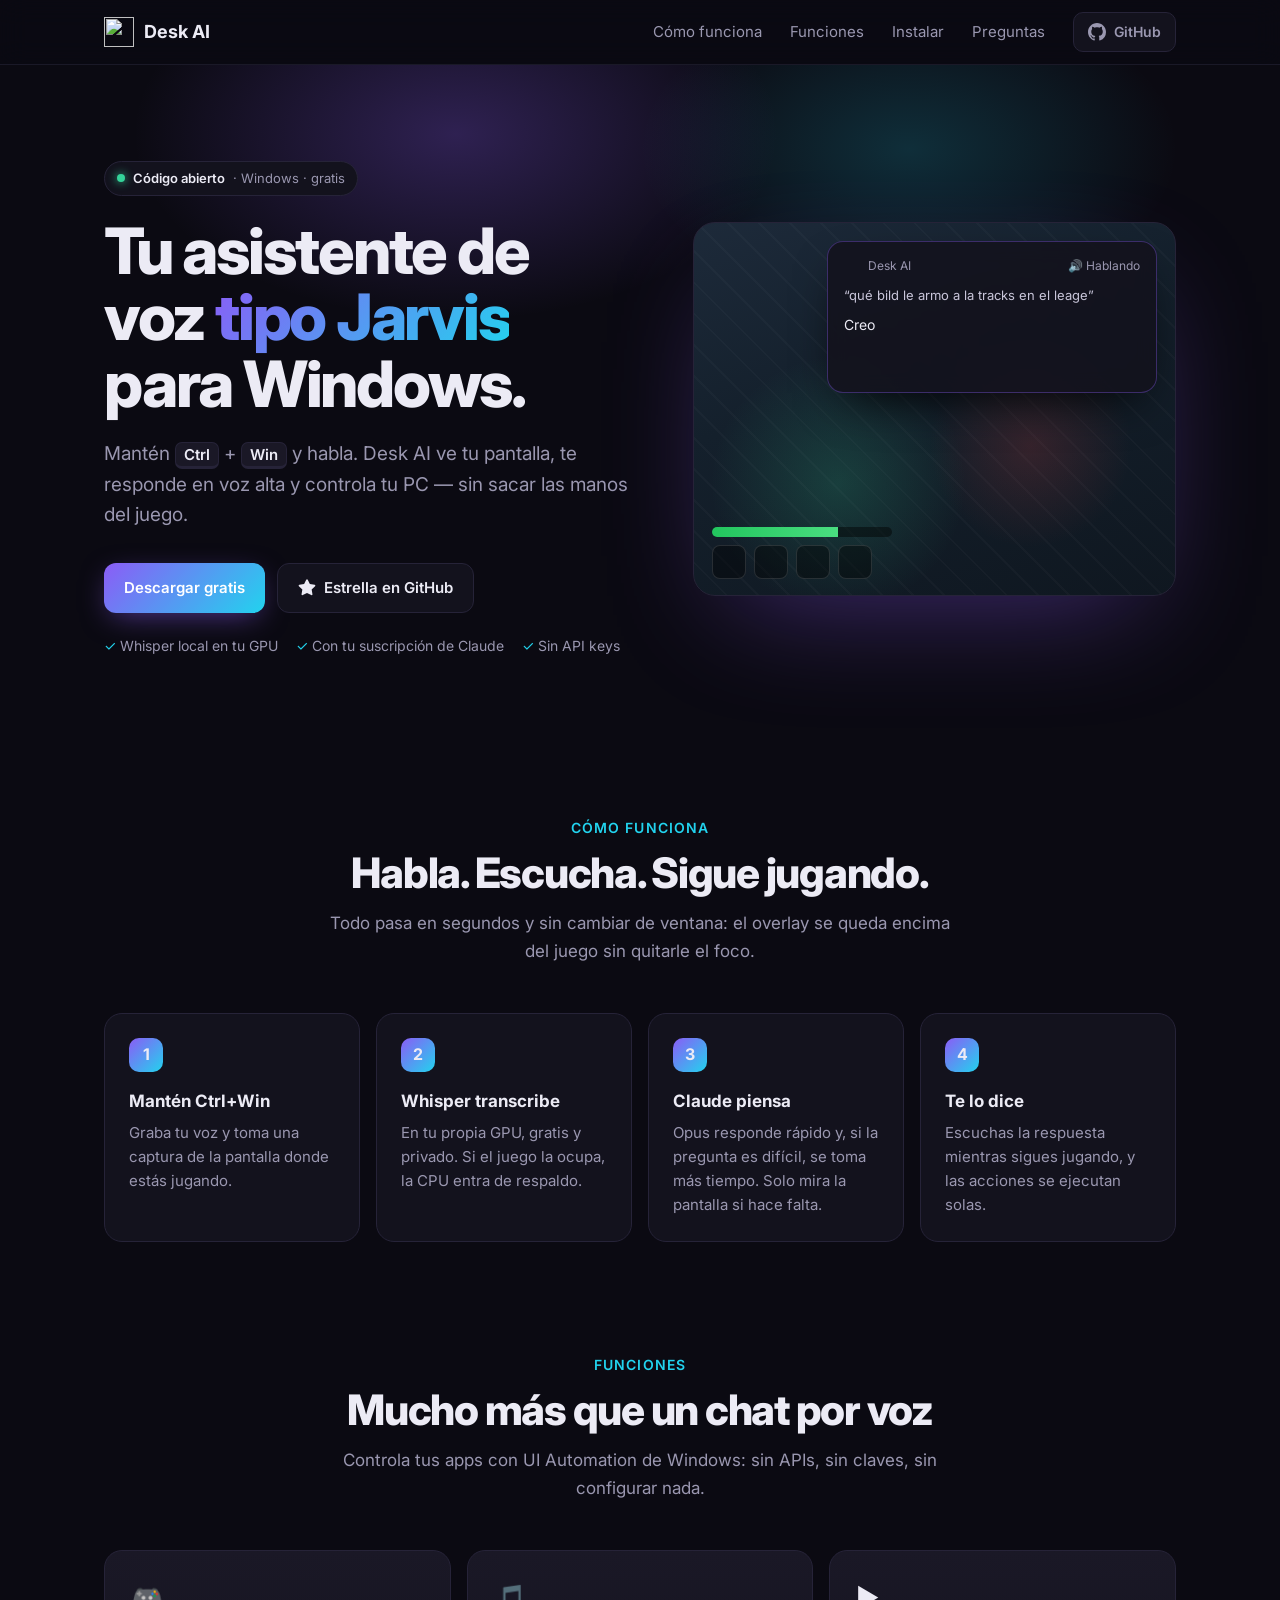
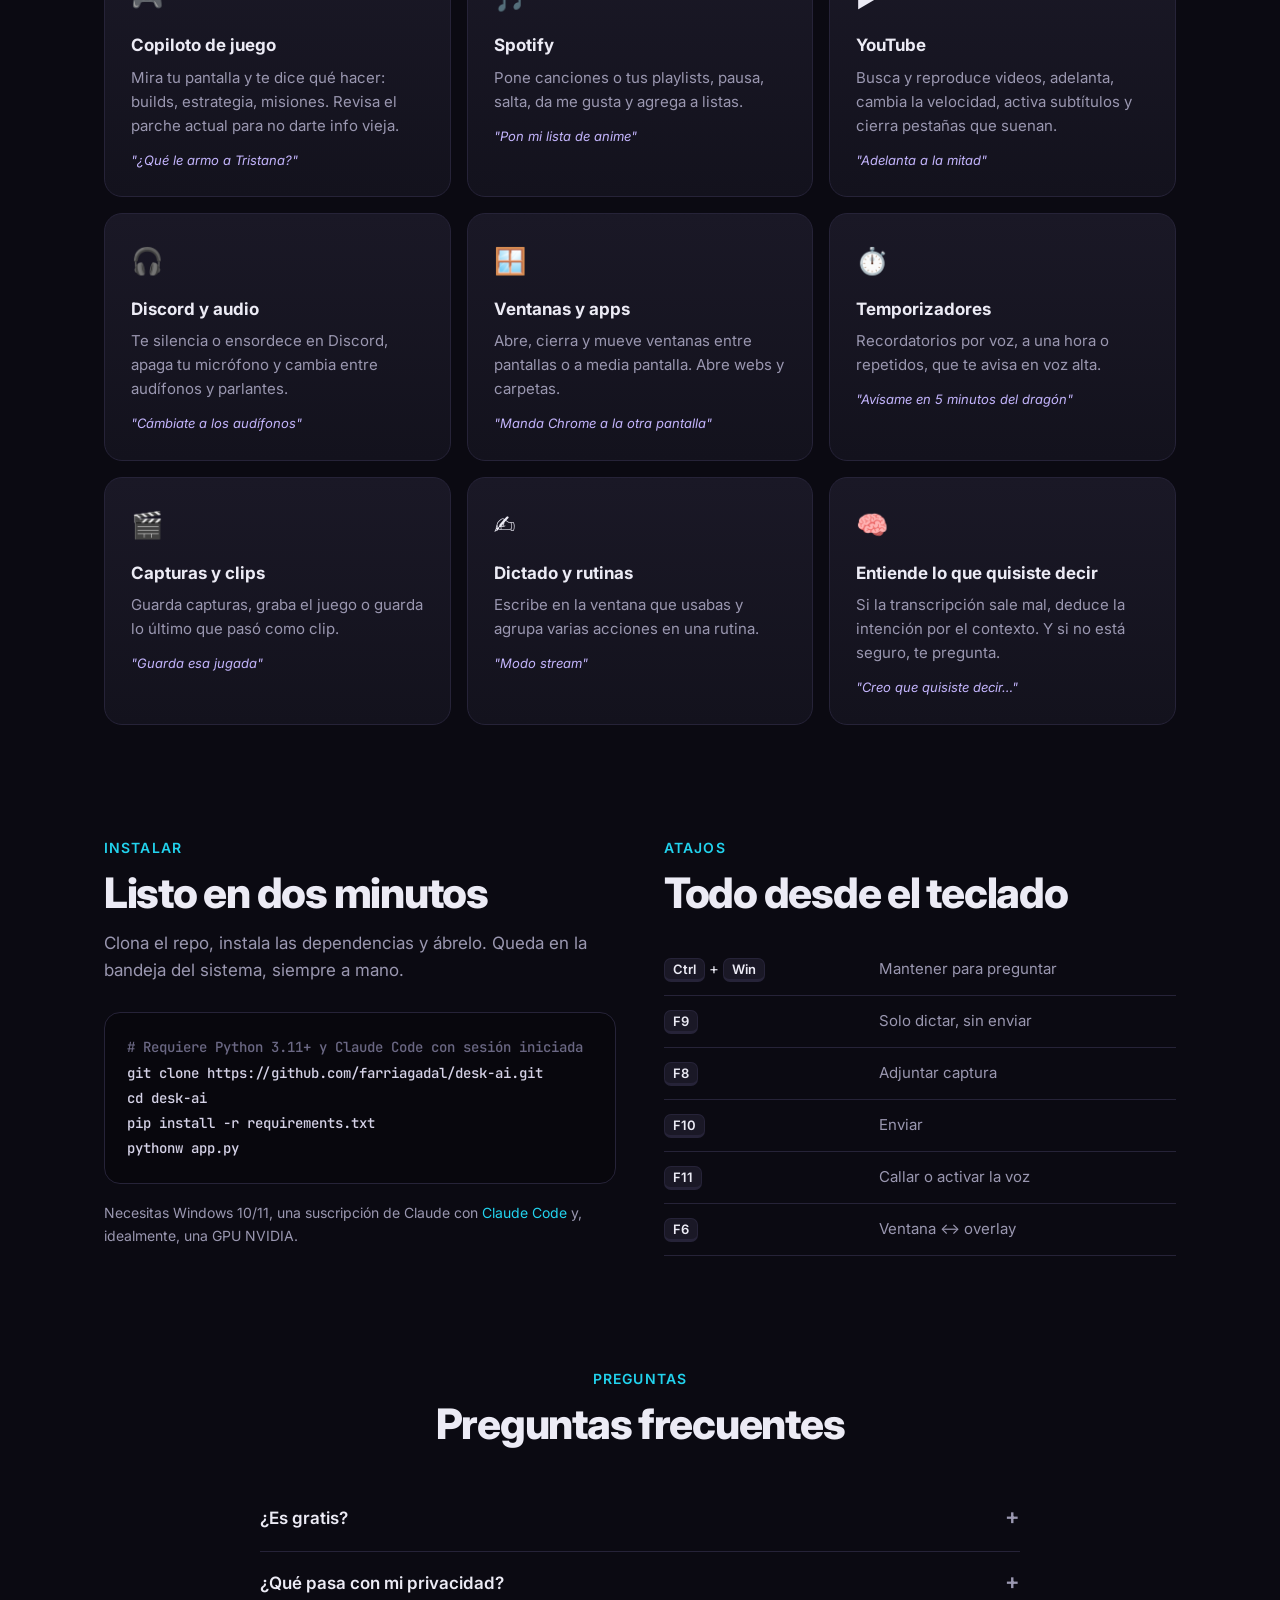
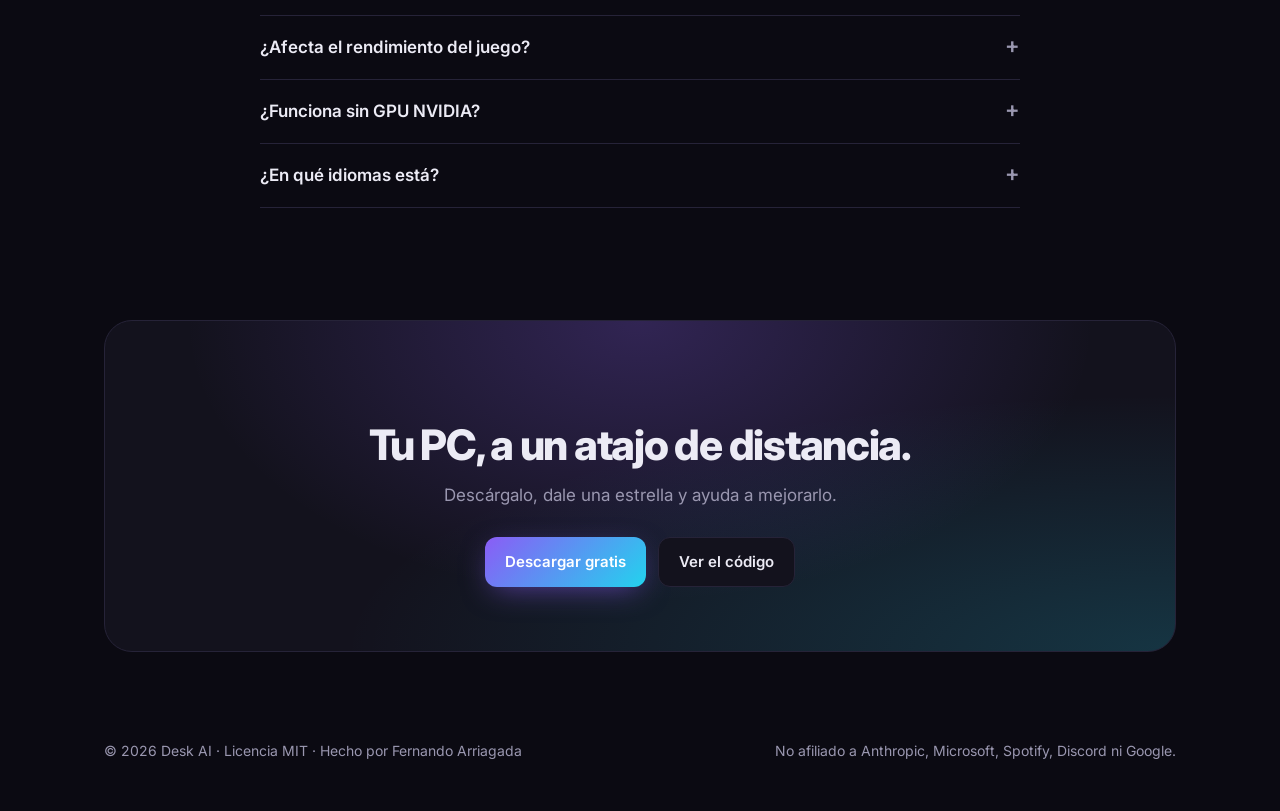
==== landing/index.html @ 119271c8 "Desk AI: asistente de voz tipo Jarvis para Windows Mantén Ctrl+Win, habla, y Claude ve tu pantalla, " ====
<!doctype html>
<html lang="es">
<head>
  <meta charset="utf-8">
  <meta name="viewport" content="width=device-width, initial-scale=1">
  <title>Desk AI — Tu asistente de voz para Windows, tipo Jarvis</title>
  <meta name="description" content="Mantén Ctrl+Win, habla, y Claude ve tu pantalla, te responde en voz alta y controla tu PC sin sacar las manos del juego. Código abierto.">
  <meta property="og:title" content="Desk AI — Asistente de voz tipo Jarvis para Windows">
  <meta property="og:description" content="Mantén Ctrl+Win y habla: Claude ve tu pantalla, responde en voz alta y controla Spotify, YouTube, Discord y tus ventanas. Gratis y de código abierto.">
  <meta property="og:image" content="/og.png">
  <meta name="twitter:card" content="summary_large_image">
  <meta name="theme-color" content="#0b0a12">
  <link rel="icon" type="image/png" href="/favicon.png">
  <link rel="apple-touch-icon" href="/apple-touch-icon.png">
  <link rel="preconnect" href="https://fonts.googleapis.com">
  <link rel="preconnect" href="https://fonts.gstatic.com" crossorigin>
  <link href="https://fonts.googleapis.com/css2?family=Inter:wght@400;500;600;700;800&family=JetBrains+Mono:wght@500&display=swap" rel="stylesheet">
  <style>
    :root {
      --bg: #0b0a12; --panel: #13121d; --panel-2: #1a1826; --line: #262338; --text: #ecebf5; --muted: #9a97b0;
      --violet: #8b5cf6; --cyan: #22d3ee; --grad: linear-gradient(135deg, var(--violet), var(--cyan));
    }
    * { box-sizing: border-box; margin: 0; }
    html { scroll-behavior: smooth; overflow-x: clip; }
    body { overflow-x: clip; }
    body { background: var(--bg); color: var(--text); font: 16px/1.6 Inter, system-ui, sans-serif; -webkit-font-smoothing: antialiased; }
    a { color: inherit; text-decoration: none; }
    .wrap { max-width: 1120px; margin: 0 auto; padding: 0 24px; }
    .grad-text { background: var(--grad); -webkit-background-clip: text; background-clip: text; color: transparent; }

    /* Navegación */
    nav { position: sticky; top: 0; z-index: 10; backdrop-filter: blur(14px); background: rgba(11, 10, 18, .72); border-bottom: 1px solid rgba(38, 35, 56, .6); }
    nav .wrap { display: flex; align-items: center; justify-content: space-between; height: 64px; }
    .brand { display: flex; align-items: center; gap: 10px; font-weight: 700; font-size: 18px; }
    .brand img { width: 30px; height: 30px; }
    .links { display: flex; gap: 28px; align-items: center; color: var(--muted); font-size: 15px; }
    .links a:hover { color: var(--text); }
    .btn { display: inline-flex; align-items: center; gap: 8px; padding: 12px 20px; border-radius: 12px; font-weight: 600; font-size: 15px; transition: transform .15s, box-shadow .15s, background .15s; }
    .btn:hover { transform: translateY(-1px); }
    .btn-primary { background: var(--grad); color: #fff; box-shadow: 0 8px 30px -8px rgba(139, 92, 246, .6); }
    .btn-primary:hover { box-shadow: 0 12px 40px -8px rgba(34, 211, 238, .55); }
    .btn-ghost { border: 1px solid var(--line); background: var(--panel); }
    .btn-ghost:hover { background: var(--panel-2); }
    .btn-sm { padding: 8px 14px; font-size: 14px; border-radius: 10px; }
    svg.ico { width: 18px; height: 18px; fill: currentColor; }

    /* Portada */
    .hero { position: relative; padding: 96px 0 72px; overflow: hidden; }
    .hero::before { content: ""; position: absolute; inset: -40% -10% auto; height: 760px; background:
      radial-gradient(closest-side, rgba(139, 92, 246, .28), transparent 70%) 20% 30% / 60% 70% no-repeat,
      radial-gradient(closest-side, rgba(34, 211, 238, .18), transparent 70%) 85% 40% / 50% 60% no-repeat; pointer-events: none; }
    .hero .wrap { position: relative; display: grid; grid-template-columns: 1.05fr .95fr; gap: 56px; align-items: center; }
    .pill { display: inline-flex; align-items: center; gap: 8px; padding: 6px 12px; border-radius: 999px; border: 1px solid var(--line); background: var(--panel); color: var(--muted); font-size: 13px; margin-bottom: 22px; }
    .pill b { color: var(--text); font-weight: 600; }
    .dot { width: 8px; height: 8px; border-radius: 50%; background: #34d399; box-shadow: 0 0 10px #34d399; }
    h1 { font-size: clamp(40px, 5.6vw, 64px); line-height: 1.04; letter-spacing: -.035em; font-weight: 800; }
    .lead { margin: 22px 0 32px; font-size: 19px; color: var(--muted); max-width: 540px; }
    .lead kbd { font: 600 15px Inter; }
    .ctas { display: flex; gap: 12px; flex-wrap: wrap; }
    .meta { margin-top: 22px; color: var(--muted); font-size: 14px; display: flex; gap: 18px; flex-wrap: wrap; }
    .meta span::before { content: "✓ "; color: var(--cyan); }
    kbd { display: inline-block; padding: 2px 8px; border-radius: 7px; border: 1px solid var(--line); border-bottom-width: 3px; background: var(--panel-2); color: var(--text); font: 600 13px Inter; }

    /* Demo del overlay */
    .demo { position: relative; aspect-ratio: 4 / 3.1; border-radius: 22px; border: 1px solid var(--line); overflow: hidden;
      background: linear-gradient(160deg, #1d2a3a 0%, #14202c 40%, #0f1720 100%); box-shadow: 0 40px 120px -40px rgba(139, 92, 246, .45); }
    .demo .game { position: absolute; inset: 0; background:
      radial-gradient(circle at 30% 70%, rgba(52, 211, 153, .18), transparent 30%),
      radial-gradient(circle at 70% 60%, rgba(239, 68, 68, .16), transparent 25%),
      repeating-linear-gradient(45deg, rgba(255,255,255,.025) 0 2px, transparent 2px 22px); }
    .demo .hud { position: absolute; left: 18px; bottom: 16px; display: flex; gap: 8px; }
    .demo .hud i { width: 34px; height: 34px; border-radius: 8px; background: rgba(0,0,0,.4); border: 1px solid rgba(255,255,255,.12); }
    .demo .hp { position: absolute; left: 18px; bottom: 58px; width: 180px; height: 10px; border-radius: 5px; background: rgba(0,0,0,.45); overflow: hidden; }
    .demo .hp::after { content: ""; position: absolute; inset: 0 30% 0 0; background: linear-gradient(90deg, #22c55e, #4ade80); }
    .card { position: absolute; top: 18px; right: 18px; width: min(330px, 78%); padding: 14px 16px; border-radius: 16px;
      background: rgba(19, 18, 29, .86); border: 1px solid rgba(139, 92, 246, .35); backdrop-filter: blur(10px); box-shadow: 0 20px 50px -20px #000; }
    .card-head { display: flex; align-items: center; gap: 8px; font-size: 12px; color: var(--muted); margin-bottom: 10px; }
    .card-head img { width: 16px; height: 16px; }
    .state { margin-left: auto; display: flex; align-items: center; gap: 6px; }
    .state .rec { width: 7px; height: 7px; border-radius: 50%; background: #f43f5e; animation: blink 1s infinite; }
    .q { font-size: 13px; color: #c9c6da; margin-bottom: 8px; min-height: 20px; }
    .q s { text-decoration: line-through; opacity: .55; }
    .a { font-size: 14px; line-height: 1.5; min-height: 64px; }
    .wave { display: flex; gap: 3px; align-items: center; height: 22px; margin-top: 8px; }
    .wave span { width: 3px; border-radius: 2px; background: var(--grad); animation: wave 1s ease-in-out infinite; }
    .wave span:nth-child(2n) { animation-delay: .15s } .wave span:nth-child(3n) { animation-delay: .3s } .wave span:nth-child(5n) { animation-delay: .45s }
    .keys { position: absolute; left: 50%; bottom: 18px; transform: translateX(-50%); display: flex; gap: 6px; align-items: center; color: var(--muted); font-size: 12px; opacity: 0; transition: opacity .3s; }
    .keys.on { opacity: 1; }
    .keys.on kbd { background: var(--violet); border-color: #6d28d9; color: #fff; }
    @keyframes blink { 50% { opacity: .2 } }
    @keyframes wave { 0%, 100% { height: 4px } 50% { height: 20px } }

    /* Secciones */
    section { padding: 88px 0; }
    .eyebrow { color: var(--cyan); font-weight: 600; font-size: 14px; letter-spacing: .08em; text-transform: uppercase; }
    h2 { font-size: clamp(30px, 3.6vw, 42px); letter-spacing: -.03em; line-height: 1.12; margin: 10px 0 14px; font-weight: 800; }
    .sub { color: var(--muted); max-width: 620px; font-size: 17px; }
    .center { text-align: center; } .center .sub { margin: 0 auto; }

    .steps { display: grid; grid-template-columns: repeat(4, 1fr); gap: 16px; margin-top: 48px; }
    .step { padding: 24px; border-radius: 18px; background: var(--panel); border: 1px solid var(--line); }
    .step .n { width: 34px; height: 34px; border-radius: 10px; display: grid; place-items: center; font-weight: 700; background: var(--grad); margin-bottom: 16px; }
    .step h3 { font-size: 17px; margin-bottom: 6px; }
    .step p { color: var(--muted); font-size: 15px; }

    .features { display: grid; grid-template-columns: repeat(3, 1fr); gap: 16px; margin-top: 48px; }
    .feat { padding: 26px; border-radius: 18px; background: linear-gradient(180deg, var(--panel-2), var(--panel)); border: 1px solid var(--line); transition: border-color .2s, transform .2s; }
    .feat:hover { border-color: rgba(139, 92, 246, .5); transform: translateY(-2px); }
    .feat .emoji { font-size: 26px; margin-bottom: 14px; }
    .feat h3 { font-size: 17px; margin-bottom: 6px; }
    .feat p { color: var(--muted); font-size: 15px; }
    .feat .say { margin-top: 12px; font-size: 13px; color: #c4b5fd; font-style: italic; }

    .split { display: grid; grid-template-columns: 1fr 1fr; gap: 48px; align-items: start; }
    .split > div, .hero .wrap > div { min-width: 0; }
    table { width: 100%; border-collapse: collapse; margin-top: 28px; font-size: 15px; }
    td { padding: 13px 0; border-bottom: 1px solid var(--line); }
    td:first-child { width: 42%; }
    td:last-child { color: var(--muted); }
    pre { margin-top: 28px; padding: 22px; border-radius: 16px; background: #08070d; border: 1px solid var(--line); overflow-x: auto; font: 500 14px/1.8 "JetBrains Mono", monospace; color: #d6d3e8; }
    pre .c { color: #6b6884; }
    .req { margin-top: 18px; color: var(--muted); font-size: 14px; }
    .req a { color: var(--cyan); }

    .faq { max-width: 760px; margin: 40px auto 0; }
    details { border-bottom: 1px solid var(--line); padding: 18px 0; }
    summary { cursor: pointer; font-weight: 600; font-size: 17px; list-style: none; display: flex; justify-content: space-between; gap: 16px; }
    summary::after { content: "+"; color: var(--muted); font-size: 22px; line-height: 1; }
    details[open] summary::after { content: "–"; }
    details p { color: var(--muted); margin-top: 10px; }

    .cta { padding: 64px 24px; border-radius: 28px; text-align: center; position: relative; overflow: hidden; border: 1px solid var(--line);
      background: radial-gradient(ellipse at top, rgba(139, 92, 246, .25), transparent 60%), radial-gradient(ellipse at bottom right, rgba(34, 211, 238, .18), transparent 55%), var(--panel); }
    .cta img { width: 72px; margin-bottom: 18px; }
    .cta .ctas { justify-content: center; margin-top: 28px; }
    footer { padding: 48px 0; color: var(--muted); font-size: 14px; }
    footer .wrap { display: flex; justify-content: space-between; gap: 16px; flex-wrap: wrap; }

    @media (max-width: 900px) {
      .hero .wrap, .split { grid-template-columns: 1fr; }
      .steps { grid-template-columns: 1fr 1fr; }
      .features { grid-template-columns: 1fr 1fr; }
      .links a:not(.btn) { display: none; }
    }
    @media (max-width: 560px) {
      .steps, .features { grid-template-columns: 1fr; }
      .hero { padding-top: 56px; }
    }
    @media (prefers-reduced-motion: reduce) { * { animation: none !important; transition: none !important; } }
  </style>
</head>
<body>
  <nav>
    <div class="wrap">
      <a class="brand" href="#"><img src="/logo.svg" alt="">Desk AI</a>
      <div class="links">
        <a href="#como">Cómo funciona</a>
        <a href="#funciones">Funciones</a>
        <a href="#instalar">Instalar</a>
        <a href="#faq">Preguntas</a>
        <a class="btn btn-ghost btn-sm" href="https://github.com/farriagadal/desk-ai">
          <svg class="ico" viewBox="0 0 16 16"><path d="M8 0C3.58 0 0 3.58 0 8c0 3.54 2.29 6.53 5.47 7.59.4.07.55-.17.55-.38 0-.19-.01-.82-.01-1.49-2.01.37-2.53-.49-2.69-.94-.09-.23-.48-.94-.82-1.13-.28-.15-.68-.52-.01-.53.63-.01 1.08.58 1.23.82.72 1.21 1.87.87 2.33.66.07-.52.28-.87.51-1.07-1.78-.2-3.64-.89-3.64-3.95 0-.87.31-1.59.82-2.15-.08-.2-.36-1.02.08-2.12 0 0 .67-.21 2.2.82.64-.18 1.32-.27 2-.27.68 0 1.36.09 2 .27 1.53-1.04 2.2-.82 2.2-.82.44 1.1.16 1.92.08 2.12.51.56.82 1.27.82 2.15 0 3.07-1.87 3.75-3.65 3.95.29.25.54.73.54 1.48 0 1.07-.01 1.93-.01 2.2 0 .21.15.46.55.38A8.013 8.013 0 0016 8c0-4.42-3.58-8-8-8z"/></svg>
          GitHub
        </a>
      </div>
    </div>
  </nav>

  <header class="hero">
    <div class="wrap">
      <div>
        <div class="pill"><span class="dot"></span><b>Código abierto</b> · Windows · gratis</div>
        <h1>Tu asistente de voz <span class="grad-text">tipo Jarvis</span> para Windows.</h1>
        <p class="lead">Mantén <kbd>Ctrl</kbd> + <kbd>Win</kbd> y habla. Desk AI ve tu pantalla, te responde en voz alta y controla tu PC — sin sacar las manos del juego.</p>
        <div class="ctas">
          <a class="btn btn-primary" href="https://github.com/farriagadal/desk-ai#instalación">Descargar gratis</a>
          <a class="btn btn-ghost" href="https://github.com/farriagadal/desk-ai">
            <svg class="ico" viewBox="0 0 16 16"><path d="M8 .25a.75.75 0 01.673.418l1.882 3.815 4.21.612a.75.75 0 01.416 1.279l-3.046 2.97.719 4.192a.75.75 0 01-1.088.791L8 12.347l-3.766 1.98a.75.75 0 01-1.088-.79l.72-4.194L.818 6.374a.75.75 0 01.416-1.28l4.21-.611L7.327.668A.75.75 0 018 .25z"/></svg>
            Estrella en GitHub
          </a>
        </div>
        <div class="meta"><span>Whisper local en tu GPU</span><span>Con tu suscripción de Claude</span><span>Sin API keys</span></div>
      </div>

      <div class="demo" aria-label="Demostración del overlay de Desk AI sobre un juego">
        <div class="game"></div>
        <div class="hp"></div>
        <div class="hud"><i></i><i></i><i></i><i></i></div>
        <div class="card">
          <div class="card-head"><img src="/logo.svg" alt="">Desk AI<span class="state" id="state"></span></div>
          <div class="q" id="q"></div>
          <div class="a" id="a"></div>
        </div>
        <div class="keys" id="keys"><kbd>Ctrl</kbd>+<kbd>Win</kbd> mantenido</div>
      </div>
    </div>
  </header>

  <section id="como">
    <div class="wrap center">
      <div class="eyebrow">Cómo funciona</div>
      <h2>Habla. Escucha. Sigue jugando.</h2>
      <p class="sub">Todo pasa en segundos y sin cambiar de ventana: el overlay se queda encima del juego sin quitarle el foco.</p>
      <div class="steps" style="text-align:left">
        <div class="step"><div class="n">1</div><h3>Mantén Ctrl+Win</h3><p>Graba tu voz y toma una captura de la pantalla donde estás jugando.</p></div>
        <div class="step"><div class="n">2</div><h3>Whisper transcribe</h3><p>En tu propia GPU, gratis y privado. Si el juego la ocupa, la CPU entra de respaldo.</p></div>
        <div class="step"><div class="n">3</div><h3>Claude piensa</h3><p>Opus responde rápido y, si la pregunta es difícil, se toma más tiempo. Solo mira la pantalla si hace falta.</p></div>
        <div class="step"><div class="n">4</div><h3>Te lo dice</h3><p>Escuchas la respuesta mientras sigues jugando, y las acciones se ejecutan solas.</p></div>
      </div>
    </div>
  </section>

  <section id="funciones" style="padding-top:24px">
    <div class="wrap center">
      <div class="eyebrow">Funciones</div>
      <h2>Mucho más que un chat por voz</h2>
      <p class="sub">Controla tus apps con UI Automation de Windows: sin APIs, sin claves, sin configurar nada.</p>
      <div class="features" style="text-align:left">
        <div class="feat"><div class="emoji">🎮</div><h3>Copiloto de juego</h3><p>Mira tu pantalla y te dice qué hacer: builds, estrategia, misiones. Revisa el parche actual para no darte info vieja.</p><div class="say">"¿Qué le armo a Tristana?"</div></div>
        <div class="feat"><div class="emoji">🎵</div><h3>Spotify</h3><p>Pone canciones o tus playlists, pausa, salta, da me gusta y agrega a listas.</p><div class="say">"Pon mi lista de anime"</div></div>
        <div class="feat"><div class="emoji">▶️</div><h3>YouTube</h3><p>Busca y reproduce videos, adelanta, cambia la velocidad, activa subtítulos y cierra pestañas que suenan.</p><div class="say">"Adelanta a la mitad"</div></div>
        <div class="feat"><div class="emoji">🎧</div><h3>Discord y audio</h3><p>Te silencia o ensordece en Discord, apaga tu micrófono y cambia entre audífonos y parlantes.</p><div class="say">"Cámbiate a los audífonos"</div></div>
        <div class="feat"><div class="emoji">🪟</div><h3>Ventanas y apps</h3><p>Abre, cierra y mueve ventanas entre pantallas o a media pantalla. Abre webs y carpetas.</p><div class="say">"Manda Chrome a la otra pantalla"</div></div>
        <div class="feat"><div class="emoji">⏱️</div><h3>Temporizadores</h3><p>Recordatorios por voz, a una hora o repetidos, que te avisa en voz alta.</p><div class="say">"Avísame en 5 minutos del dragón"</div></div>
        <div class="feat"><div class="emoji">🎬</div><h3>Capturas y clips</h3><p>Guarda capturas, graba el juego o guarda lo último que pasó como clip.</p><div class="say">"Guarda esa jugada"</div></div>
        <div class="feat"><div class="emoji">✍️</div><h3>Dictado y rutinas</h3><p>Escribe en la ventana que usabas y agrupa varias acciones en una rutina.</p><div class="say">"Modo stream"</div></div>
        <div class="feat"><div class="emoji">🧠</div><h3>Entiende lo que quisiste decir</h3><p>Si la transcripción sale mal, deduce la intención por el contexto. Y si no está seguro, te pregunta.</p><div class="say">"Creo que quisiste decir…"</div></div>
      </div>
    </div>
  </section>

  <section id="instalar" style="padding-top:24px">
    <div class="wrap split">
      <div>
        <div class="eyebrow">Instalar</div>
        <h2>Listo en dos minutos</h2>
        <p class="sub">Clona el repo, instala las dependencias y ábrelo. Queda en la bandeja del sistema, siempre a mano.</p>
<pre><span class="c"># Requiere Python 3.11+ y Claude Code con sesión iniciada</span>
git clone https://github.com/farriagadal/desk-ai.git
cd desk-ai
pip install -r requirements.txt
pythonw app.py</pre>
        <p class="req">Necesitas Windows 10/11, una suscripción de Claude con <a href="https://claude.com/claude-code">Claude Code</a> y, idealmente, una GPU NVIDIA.</p>
      </div>
      <div>
        <div class="eyebrow">Atajos</div>
        <h2>Todo desde el teclado</h2>
        <table>
          <tr><td><kbd>Ctrl</kbd> + <kbd>Win</kbd></td><td>Mantener para preguntar</td></tr>
          <tr><td><kbd>F9</kbd></td><td>Solo dictar, sin enviar</td></tr>
          <tr><td><kbd>F8</kbd></td><td>Adjuntar captura</td></tr>
          <tr><td><kbd>F10</kbd></td><td>Enviar</td></tr>
          <tr><td><kbd>F11</kbd></td><td>Callar o activar la voz</td></tr>
          <tr><td><kbd>F6</kbd></td><td>Ventana ↔ overlay</td></tr>
        </table>
      </div>
    </div>
  </section>

  <section id="faq" style="padding-top:24px">
    <div class="wrap center">
      <div class="eyebrow">Preguntas</div>
      <h2>Preguntas frecuentes</h2>
      <div class="faq" style="text-align:left">
        <details><summary>¿Es gratis?</summary><p>Desk AI es gratis y de código abierto (MIT). Usa tu suscripción de Claude a través de Claude Code, así que no pagas API ni necesitas claves.</p></details>
        <details><summary>¿Qué pasa con mi privacidad?</summary><p>Tu voz se transcribe en tu PC con Whisper. A Claude solo llega el texto de tu pregunta y, si la necesita, la captura de pantalla. La ventana de Desk AI se excluye de sus propias capturas.</p></details>
        <details><summary>¿Afecta el rendimiento del juego?</summary><p>Whisper usa poca memoria de video (int8) y, si el juego acapara la GPU, la transcripción pasa a la CPU automáticamente. El overlay nunca le quita el foco al juego.</p></details>
        <details><summary>¿Funciona sin GPU NVIDIA?</summary><p>Sí, con un modelo de Whisper en la CPU. Es más lento, pero funciona.</p></details>
        <details><summary>¿En qué idiomas está?</summary><p>Por ahora en español. Las contribuciones para otros idiomas son bienvenidas en GitHub.</p></details>
      </div>
    </div>
  </section>

  <section style="padding-top:24px;padding-bottom:40px">
    <div class="wrap"><div class="cta">
      <img src="/logo.svg" alt="">
      <h2>Tu PC, a un atajo de distancia.</h2>
      <p class="sub" style="margin:0 auto">Descárgalo, dale una estrella y ayuda a mejorarlo.</p>
      <div class="ctas">
        <a class="btn btn-primary" href="https://github.com/farriagadal/desk-ai#instalación">Descargar gratis</a>
        <a class="btn btn-ghost" href="https://github.com/farriagadal/desk-ai">Ver el código</a>
      </div>
    </div></div>
  </section>

  <footer>
    <div class="wrap">
      <span>© 2026 Desk AI · Licencia MIT · Hecho por <a href="https://github.com/farriagadal">Fernando Arriagada</a></span>
      <span>No afiliado a Anthropic, Microsoft, Spotify, Discord ni Google.</span>
    </div>
  </footer>

  <script>
    // Demo: simula una consulta tras otra en el overlay.
    const turns = [
      { q: "qué bild le armo a la tracks en el leage", a: "Creo que quisiste decir Tristana: Filo del Infinito, Grebas de Berserker y después Recordatorio Mortal." },
      { q: "pon bat bani en espotifai", a: "Listo, sonando Bad Bunny en Spotify." },
      { q: "avísame en cinco minutos que sale el dragón", a: "Hecho, te aviso en cinco minutos." },
      { q: "silénciame en discord", a: "Te silencié en Discord." },
    ];
    const $ = (id) => document.getElementById(id);
    const sleep = (ms) => new Promise((r) => setTimeout(r, ms));
    const reduced = matchMedia("(prefers-reduced-motion: reduce)").matches;
    async function type(el, text, ms) {
      el.textContent = "";
      for (const ch of text) { el.textContent += ch; await sleep(ms); }
    }
    async function loop() {
      for (let i = 0; ; i = (i + 1) % turns.length) {
        const t = turns[i];
        $("q").textContent = ""; $("a").innerHTML = "";
        $("keys").classList.add("on");
        $("state").innerHTML = '<span class="rec"></span>Escuchando';
        $("a").innerHTML = '<div class="wave">' + "<span></span>".repeat(18) + "</div>";
        await sleep(1500);
        $("keys").classList.remove("on");
        $("state").textContent = "Pensando…";
        $("a").textContent = "";
        $("q").textContent = "“" + t.q + "”";
        await sleep(700);
        $("state").textContent = "🔊 Hablando";
        await type($("a"), t.a, 22);
        await sleep(2600);
      }
    }
    if (reduced) { $("q").textContent = "“" + turns[0].q + "”"; $("a").textContent = turns[0].a; }
    else loop();
  </script>
</body>
</html>
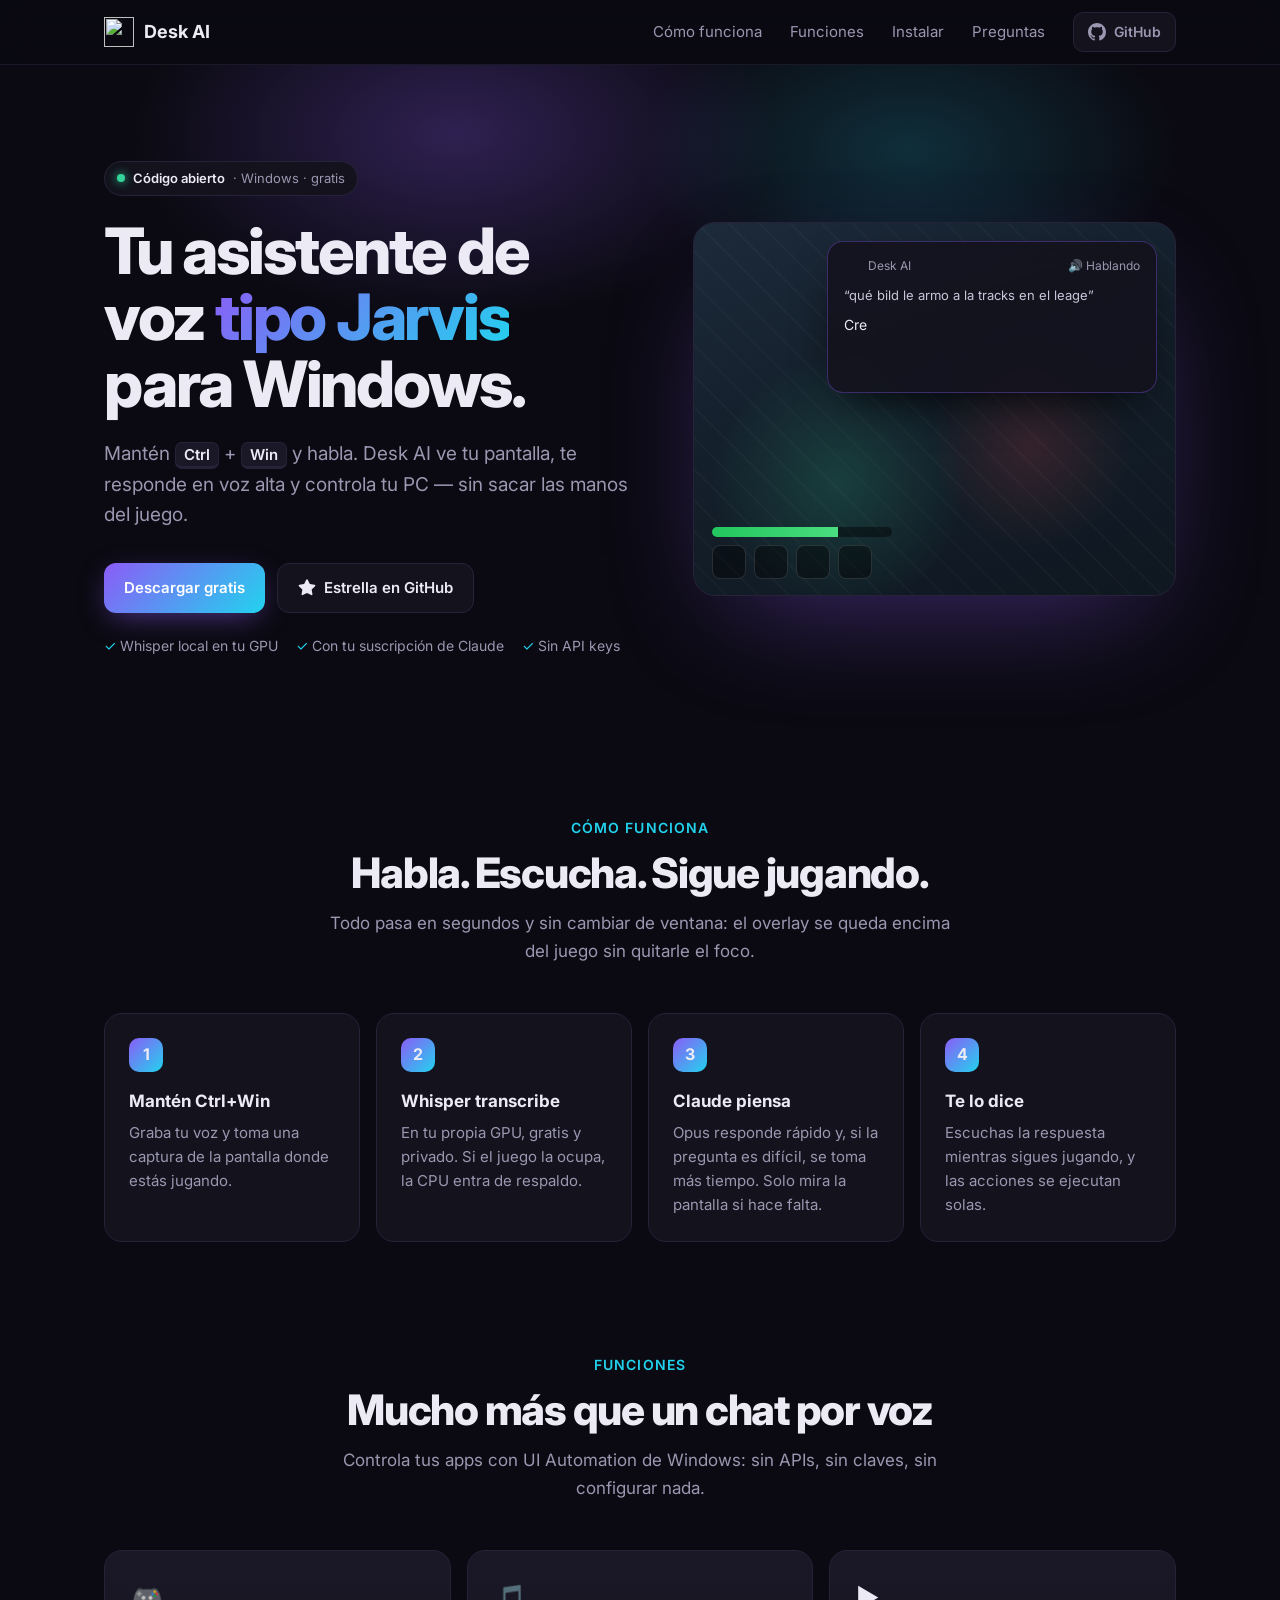
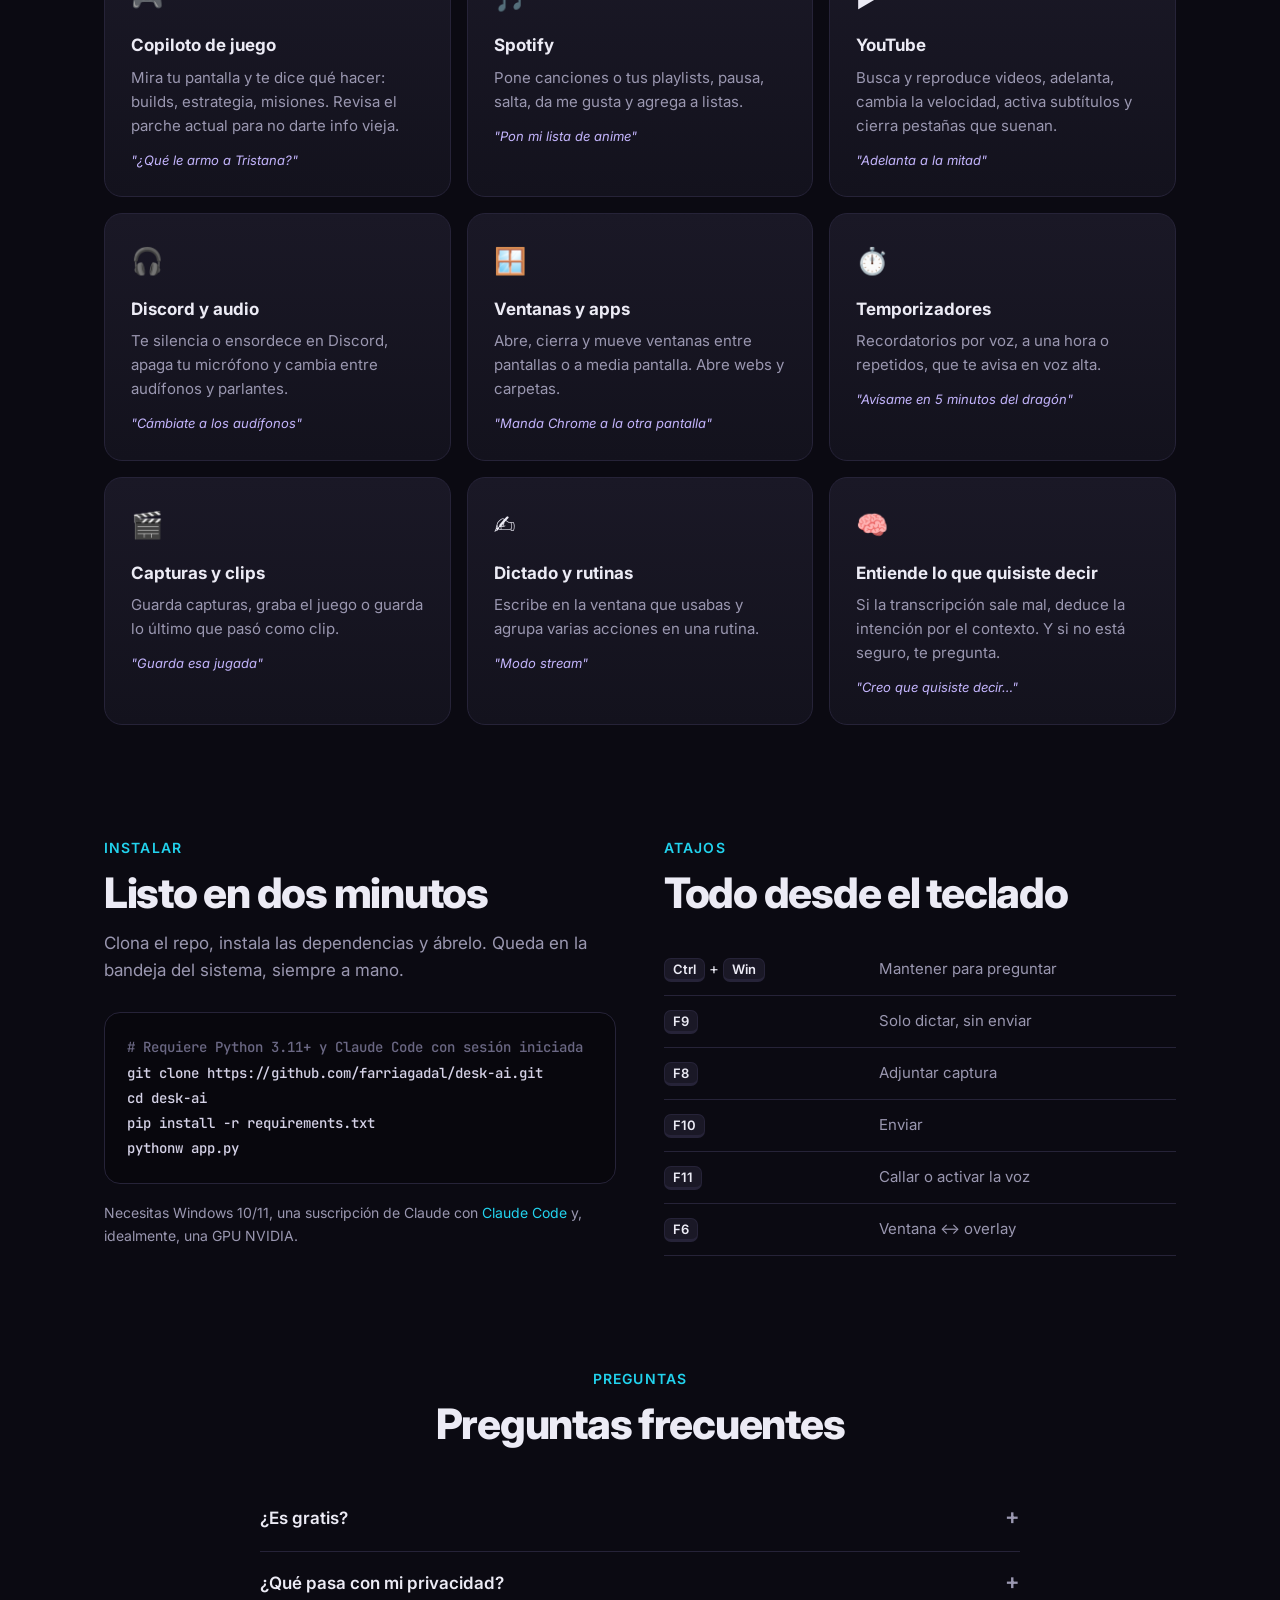
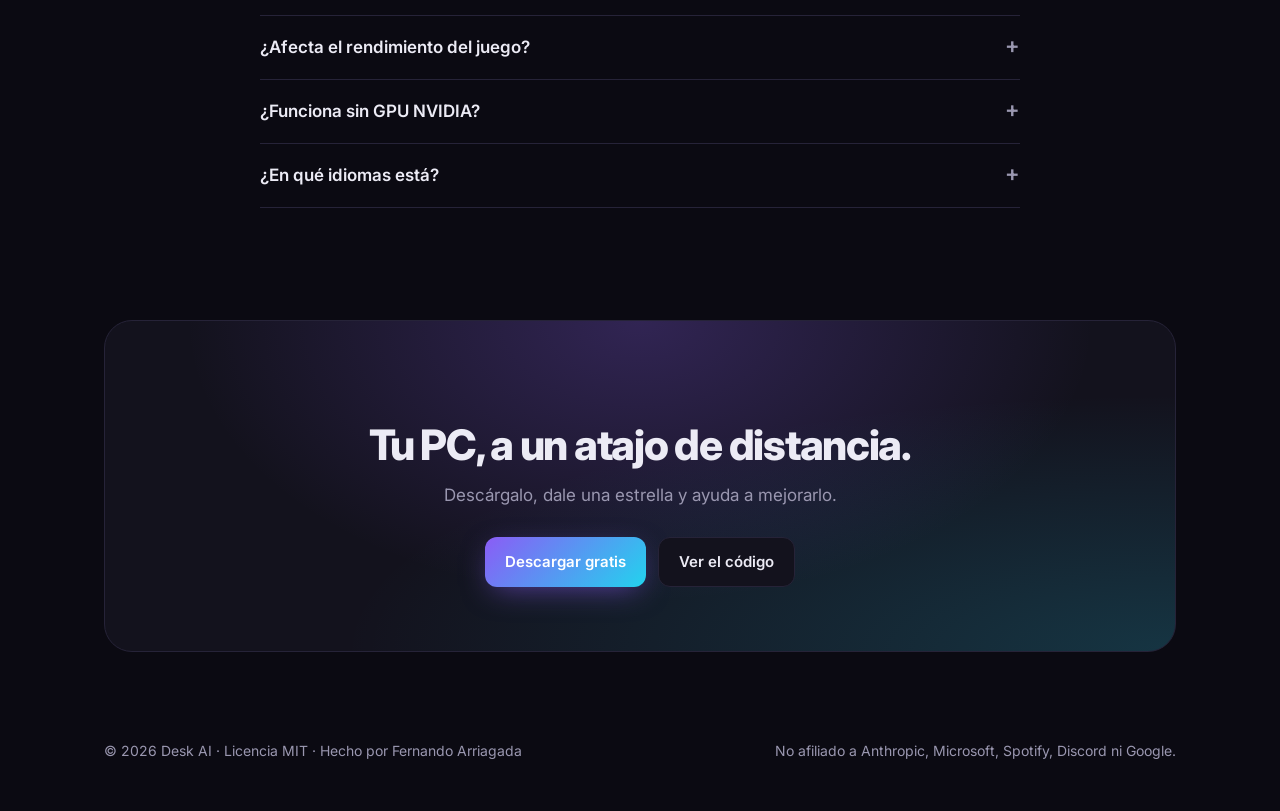
==== commit 33c64c36: "Enlaces a la landing publicada en Vercel" ====
--- a/landing/index.html
+++ b/landing/index.html
@@ -7,7 +7,8 @@
   <meta name="description" content="Mantén Ctrl+Win, habla, y Claude ve tu pantalla, te responde en voz alta y controla tu PC sin sacar las manos del juego. Código abierto.">
   <meta property="og:title" content="Desk AI — Asistente de voz tipo Jarvis para Windows">
   <meta property="og:description" content="Mantén Ctrl+Win y habla: Claude ve tu pantalla, responde en voz alta y controla Spotify, YouTube, Discord y tus ventanas. Gratis y de código abierto.">
-  <meta property="og:image" content="/og.png">
+  <meta property="og:image" content="https://desk-ai-pi.vercel.app/og.png">
+  <meta property="og:url" content="https://desk-ai-pi.vercel.app">
   <meta name="twitter:card" content="summary_large_image">
   <meta name="theme-color" content="#0b0a12">
   <link rel="icon" type="image/png" href="/favicon.png">
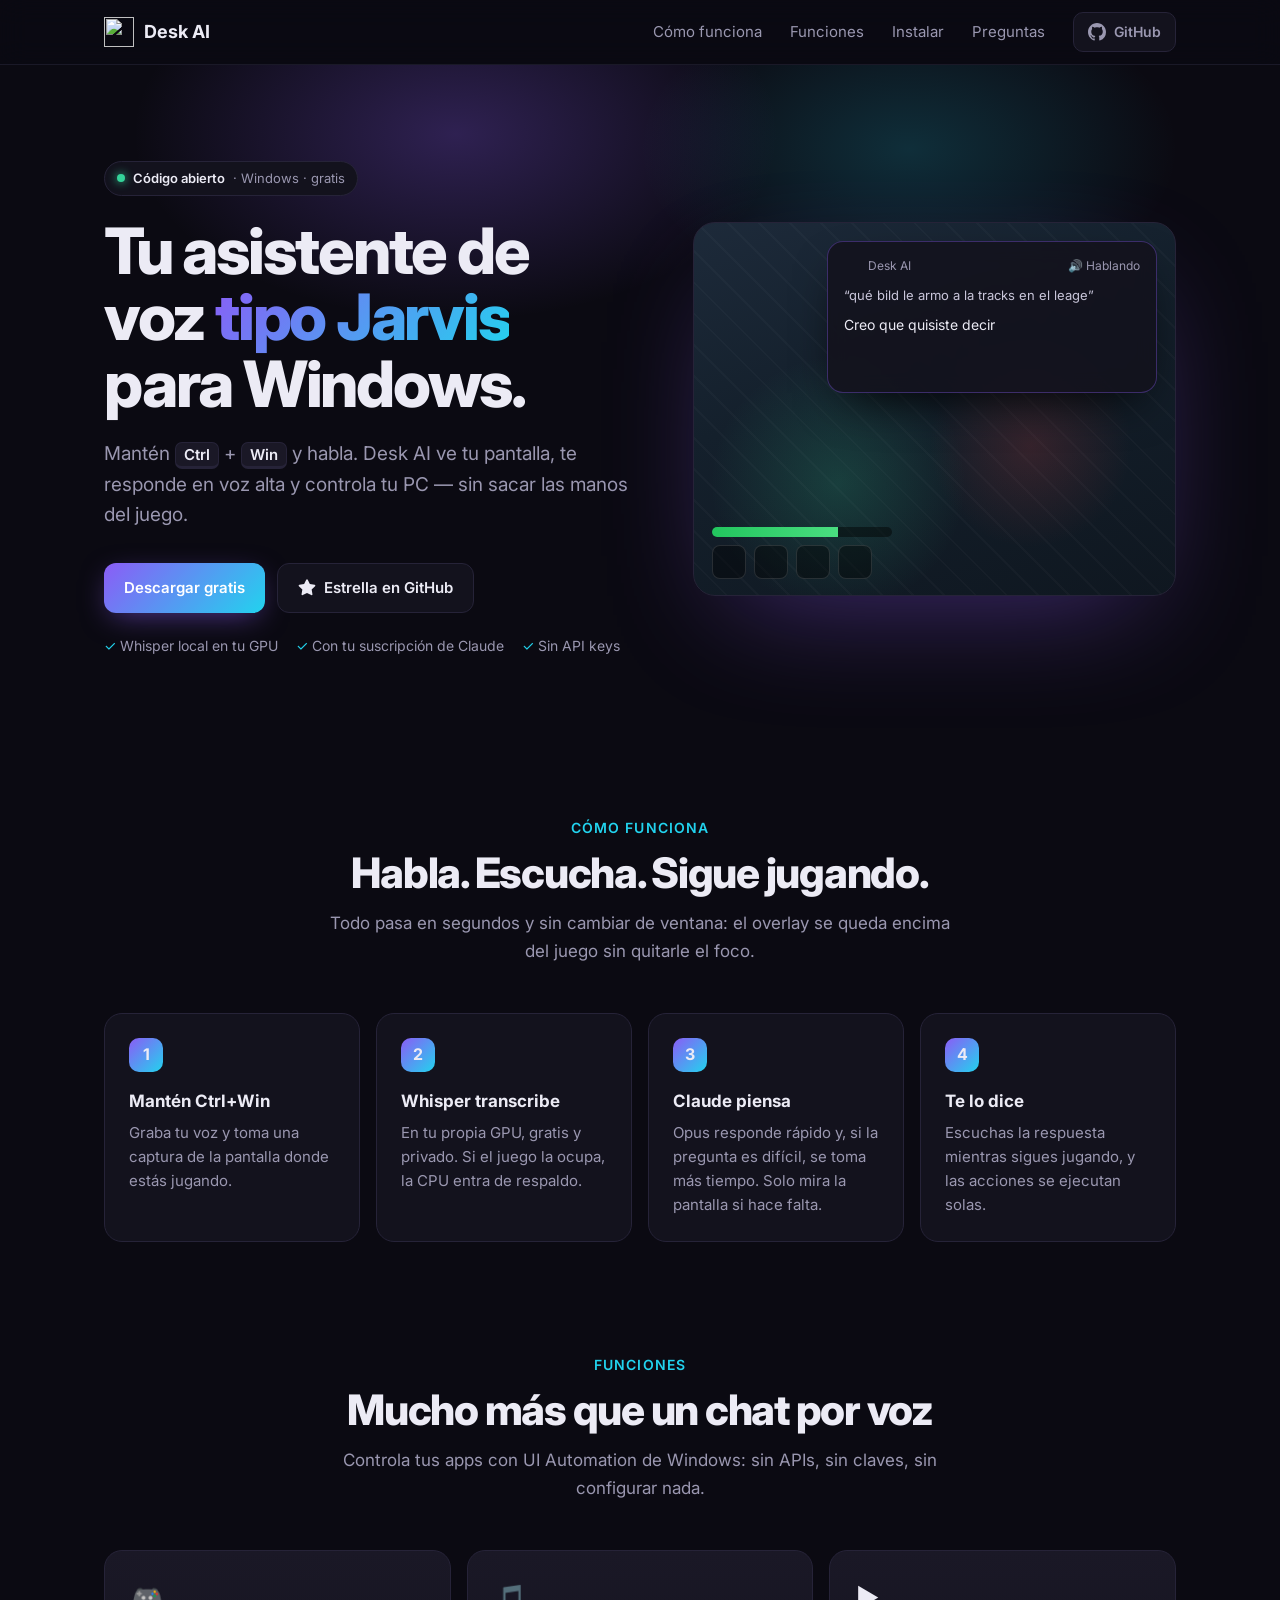
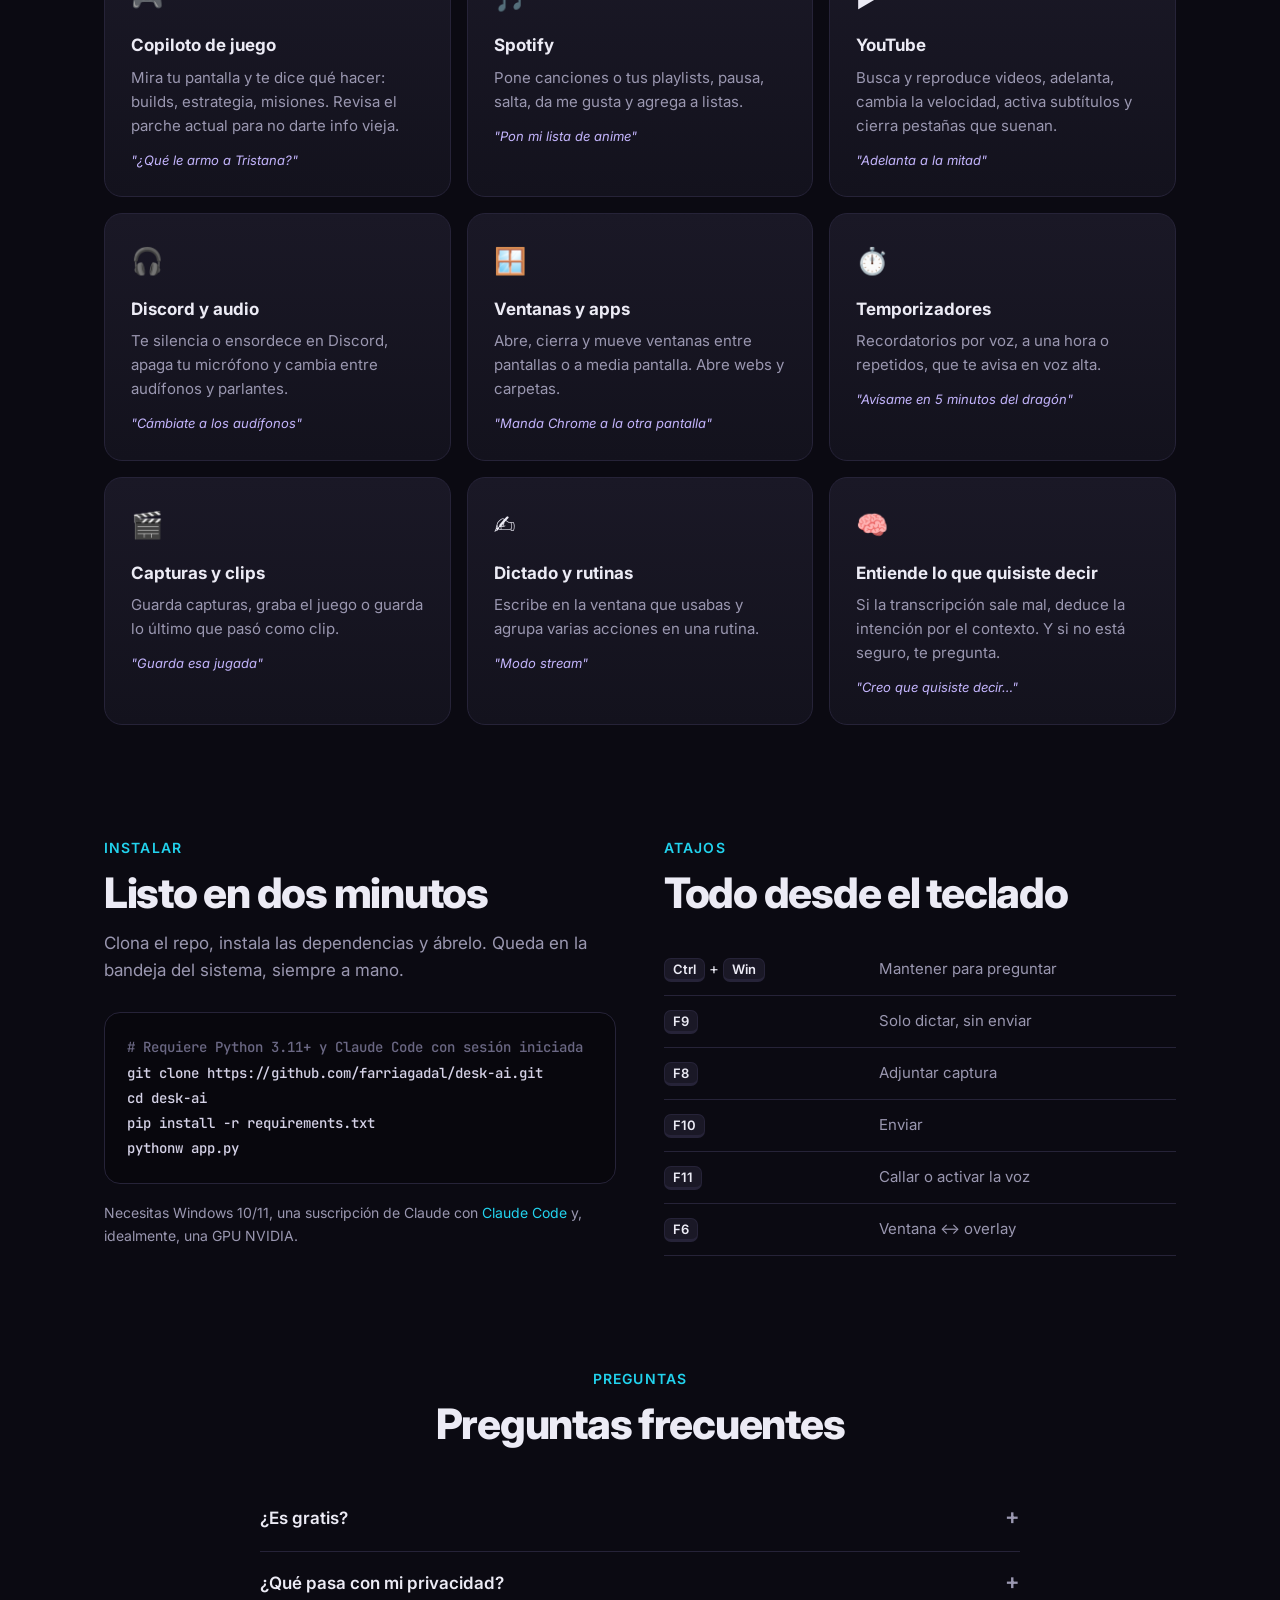
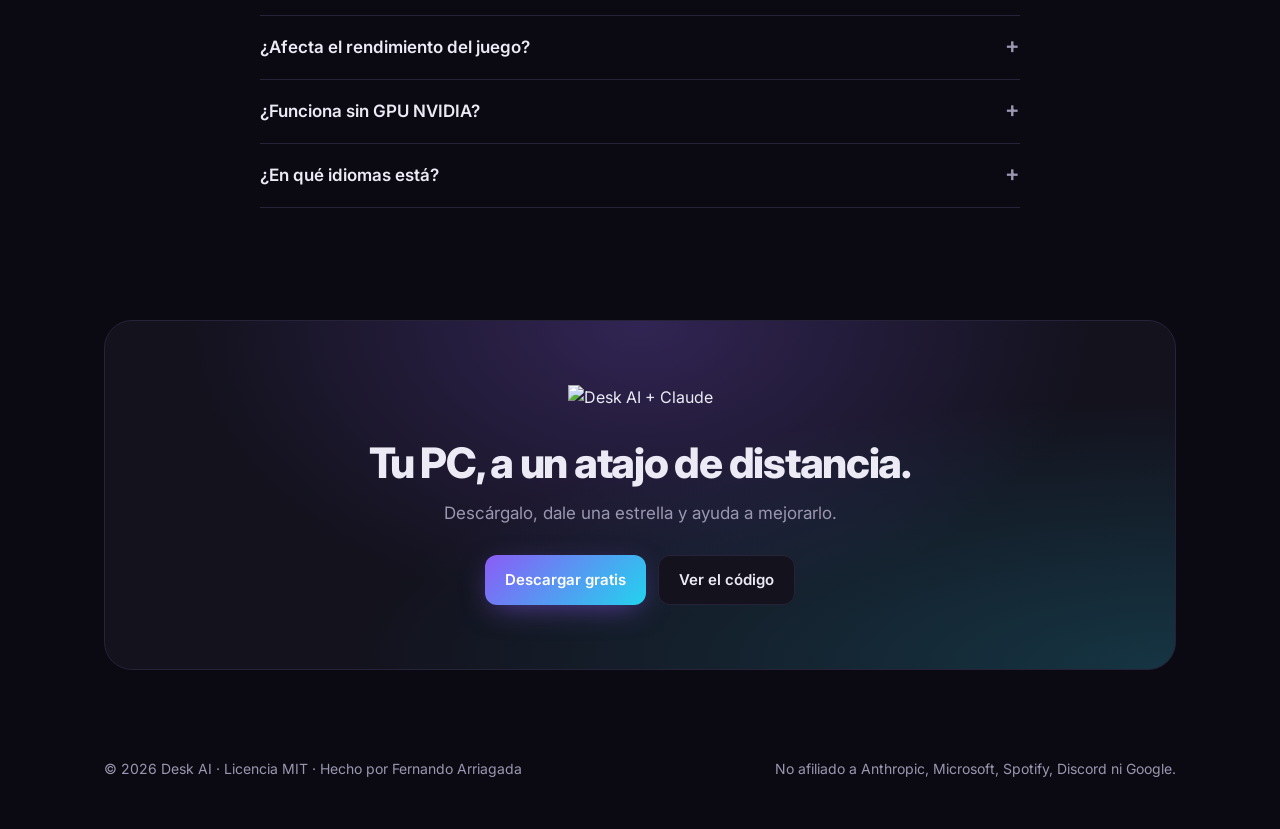
==== commit 21c9119d: "Ícono de la app sin Claude y más grande; logo con Claude solo en README y landing" ====
--- a/landing/index.html
+++ b/landing/index.html
@@ -132,7 +132,7 @@
 
     .cta { padding: 64px 24px; border-radius: 28px; text-align: center; position: relative; overflow: hidden; border: 1px solid var(--line);
       background: radial-gradient(ellipse at top, rgba(139, 92, 246, .25), transparent 60%), radial-gradient(ellipse at bottom right, rgba(34, 211, 238, .18), transparent 55%), var(--panel); }
-    .cta img { width: 72px; margin-bottom: 18px; }
+    .cta img { width: 104px; margin-bottom: 18px; }
     .cta .ctas { justify-content: center; margin-top: 28px; }
     footer { padding: 48px 0; color: var(--muted); font-size: 14px; }
     footer .wrap { display: flex; justify-content: space-between; gap: 16px; flex-wrap: wrap; }
@@ -274,7 +274,7 @@
 
   <section style="padding-top:24px;padding-bottom:40px">
     <div class="wrap"><div class="cta">
-      <img src="/logo.svg" alt="">
+      <img src="/logo-claude.svg" alt="Desk AI + Claude">
       <h2>Tu PC, a un atajo de distancia.</h2>
       <p class="sub" style="margin:0 auto">Descárgalo, dale una estrella y ayuda a mejorarlo.</p>
       <div class="ctas">
